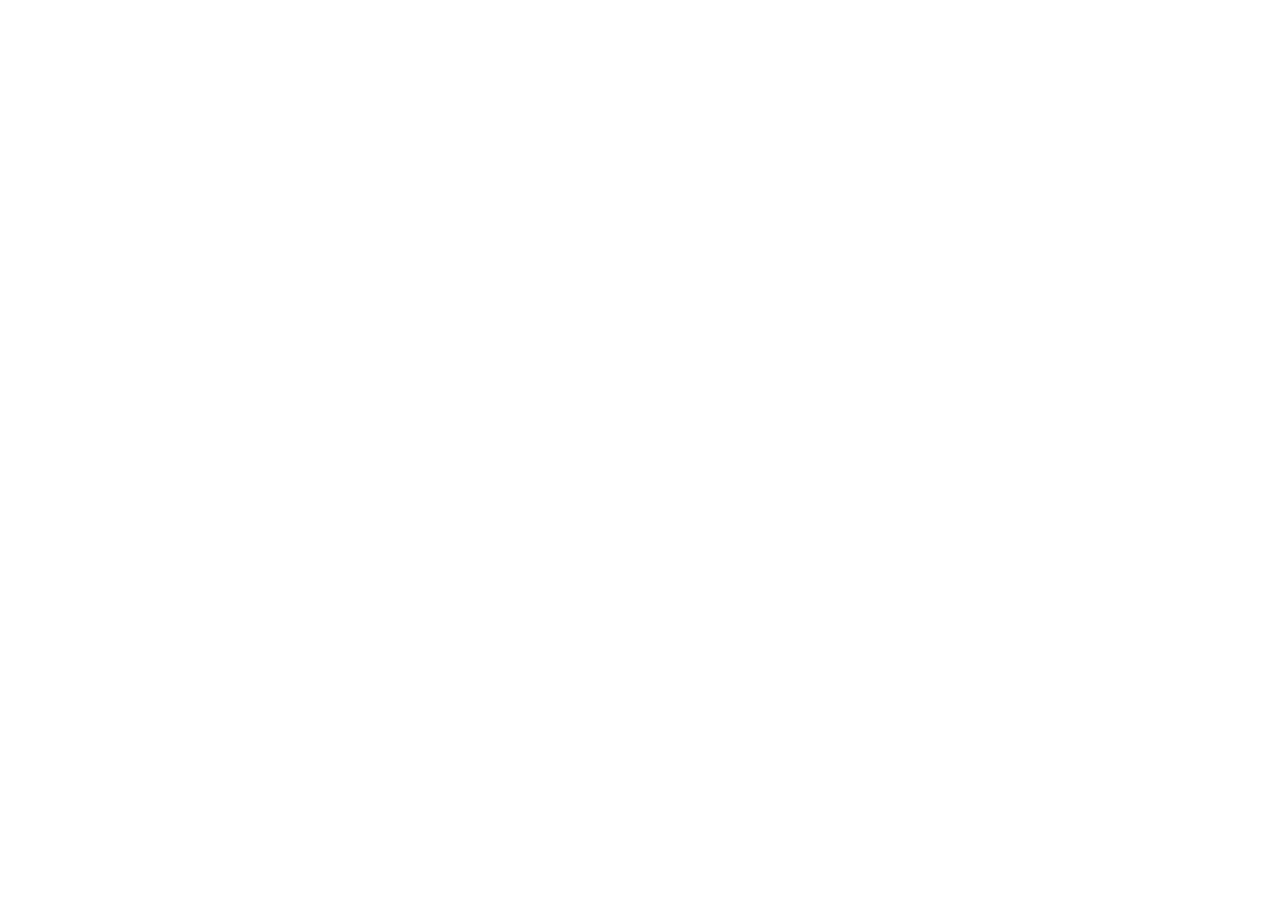
==== pag1/index.html @ 98e787ff "new file:   "Trabalho 1\302\260 BIM .pdf" 	new file:   pag1/index.html 	new file:   pag1/style.css 	" ====
<!DOCTYPE html>
<html lang="pt-br">
<head>
    <meta charset="UTF-8">
    <meta name="viewport" content="width=device-width, initial-scale=1.0">
    <link rel="stylesheet" href="../reset.css">
    <link rel="stylesheet" href="style.css">   
    <title>Minha página webos</title>
</head>
<body>
    <header>
    </header>
    <main>
    </main>
    <footer></footer>
</body>
</html>
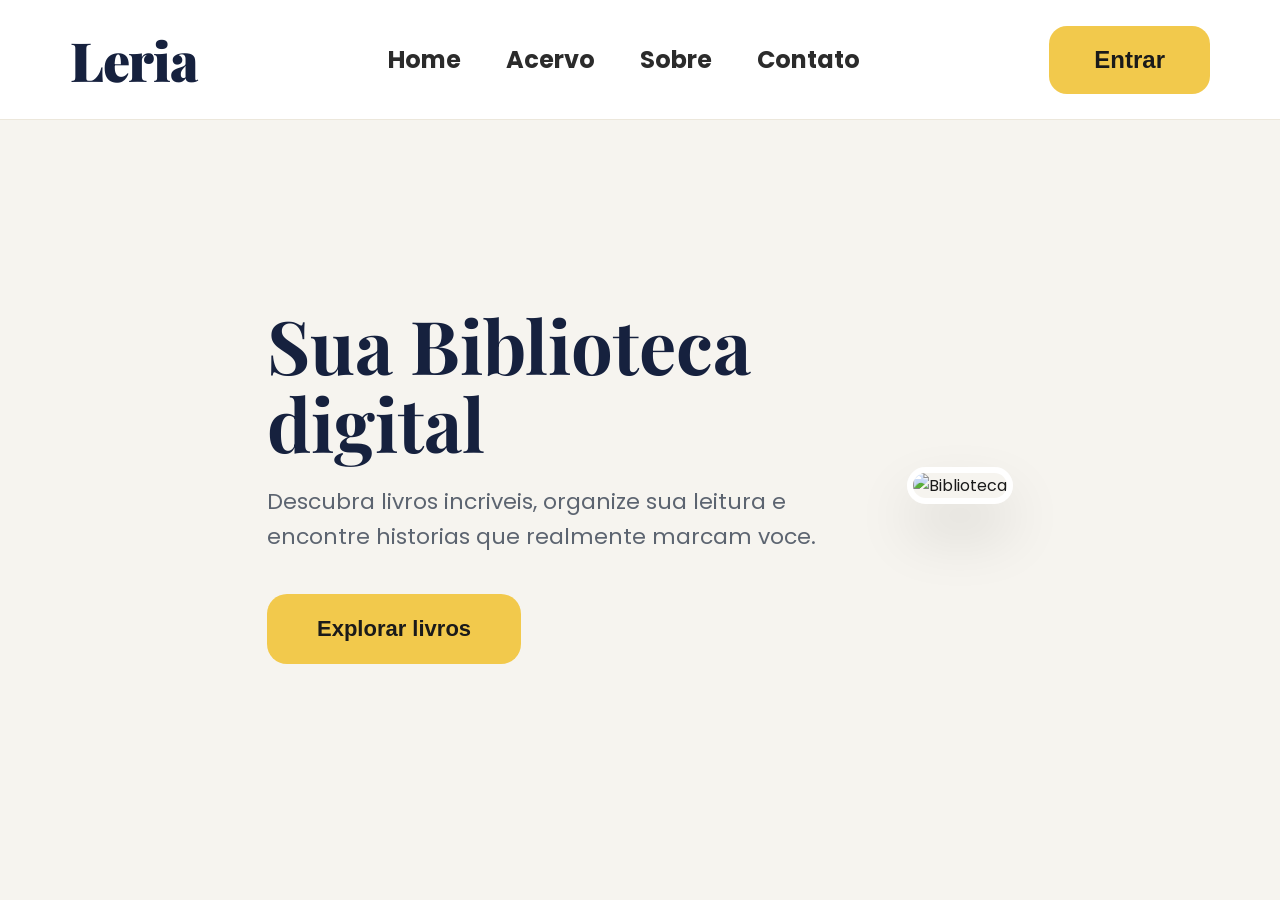
==== commit 319c3e90: "tela 1" ====
--- a/pag1/index.html
+++ b/pag1/index.html
@@ -3,15 +3,46 @@
 <head>
     <meta charset="UTF-8">
     <meta name="viewport" content="width=device-width, initial-scale=1.0">
-    <link rel="stylesheet" href="../reset.css">
-    <link rel="stylesheet" href="style.css">   
-    <title>Minha página webos</title>
+    <title>Leria</title>
+    <link rel="stylesheet" href="style.css">
 </head>
 <body>
-    <header>
-    </header>
-    <main>
-    </main>
-    <footer></footer>
+
+<header class="navbar">
+    <div class="logo-container">
+        <h2 class="logo">Leria</h2>
+    </div>
+
+    <nav>
+        <a href="#">Home</a>
+        <a href="#">Acervo</a>
+        <a href="#">Sobre</a>
+        <a href="#">Contato</a>
+    </nav>
+
+    <div class="actions">
+        <button class="ghost">Entrar</button>
+    </div>
+</header>
+
+    <section class="hero">
+        <div class="text">
+            <h1>Sua Biblioteca digital</h1>
+
+            <p>
+                Descubra livros incriveis, organize sua leitura e encontre historias
+                que realmente marcam voce.
+            </p>
+
+            <div class="buttons">
+                <button class="primary">Explorar livros</button>
+            </div>
+        </div>
+
+        <div class="image">
+            <img src="https://images.unsplash.com/photo-1524995997946-a1c2e315a42f?q=80&w=1200&auto=format&fit=crop" alt="Biblioteca">
+        </div>
+    </section>
+
 </body>
 </html>
--- a/pag1/style.css
+++ b/pag1/style.css
@@ -0,0 +1,201 @@
+@import url('https://fonts.googleapis.com/css2?family=Playfair+Display:wght@700;900&family=Poppins:wght@400;500;600&display=swap');
+
+*{
+    margin:0;
+    padding:0;
+    box-sizing:border-box;
+}
+
+body{
+    font-family:'Poppins', sans-serif;
+    background:#f6f4ef;
+    color:#1a1a1a;
+    overflow-x:hidden;
+}
+
+/* NAVBAR */
+.navbar{
+    height:120px;
+    display:flex;
+    justify-content:space-between;
+    align-items:center;
+    padding:0 70px;
+    background:white;
+    border-bottom:1px solid #ece7db;
+}
+
+.logo-container {
+    display: flex;
+    align-items: center;
+    cursor: pointer;
+}
+
+.logo{
+    font-family:'Playfair Display', serif;
+    font-weight:900;
+    font-size:54px;
+    color:#16213e;
+    line-height:1;
+    letter-spacing:-1px;
+}
+
+/* NAVEGACAO */
+.navbar nav{
+    display:flex;
+    gap:45px;
+}
+
+.navbar nav a{
+    text-decoration:none;
+    color:#2b2b2b;
+    font-size:24px;
+    font-weight:700;
+    transition:0.3s ease;
+}
+
+.navbar nav a:hover{
+    color:#F2C94C;
+}
+
+/* BOTAO ENTRAR */
+.ghost{
+    background:#F2C94C;
+    color:#1a1a1a;
+    border:none;
+    padding:20px 45px;
+    border-radius:18px;
+    cursor:pointer;
+    font-size:24px;
+    font-weight:700;
+    transition:0.3s ease;
+}
+
+.ghost:hover{
+    background:#ddb53e;
+    transform: scale(1.05);
+}
+
+/* HERO */
+.hero{
+    min-height:calc(100vh - 120px);
+    display:flex;
+    align-items:center;
+    justify-content:center;
+    gap:80px;
+    padding:100px 70px 150px;
+}
+
+.text{
+    flex:0 1 560px;
+}
+
+.text h1{
+    font-family:'Playfair Display', serif;
+    font-weight:700;
+    font-size:74px;
+    line-height:1.05;
+    margin-bottom:22px;
+    color:#16213e;
+}
+
+.text p{
+    font-size:22px;
+    line-height:1.6;
+    color:#5c6470;
+    margin-bottom:40px;
+}
+
+.buttons{
+    display:flex;
+    justify-content:flex-start;
+}
+
+.primary{
+    padding:22px 50px;
+    border-radius:20px;
+    border:none;
+    cursor:pointer;
+    font-size:22px;
+    font-weight:700;
+    background:#F2C94C;
+    color:#1a1a1a;
+    transition:0.3s ease;
+}
+
+.primary:hover{
+    background:#ddb53e;
+    box-shadow: 0 10px 20px rgba(242, 201, 76, 0.3);
+}
+
+.image img{
+    width:100%;
+    max-width:620px;
+    height:560px;
+    object-fit:cover;
+    border-radius:40px;
+    box-shadow:0 30px 60px rgba(0,0,0,0.12);
+    border:6px solid white;
+}
+
+/* RESPONSIVIDADE GERAL */
+@media(max-width:1100px){
+    .hero{
+        flex-direction:column;
+        text-align:center;
+        padding:60px 20px 100px;
+    }
+    .buttons{ justify-content:center; }
+    .text h1{ font-size:58px; }
+}
+
+/* AJUSTES CELULAR */
+@media(max-width: 768px){
+    .navbar {
+        height: auto;
+        padding: 20px;
+        flex-direction: column;
+        gap: 20px;
+    }
+
+    .logo-container {
+        justify-content: center;
+    }
+
+    .logo {
+        font-size: 42px;
+    }
+
+    .navbar nav {
+        gap: 15px;
+        flex-wrap: wrap;
+        justify-content: center;
+    }
+
+    .navbar nav a {
+        font-size: 18px;
+    }
+
+    .ghost {
+        width: 100%;
+        padding: 15px;
+        font-size: 20px;
+    }
+
+    .hero {
+        padding: 40px 20px 80px;
+        gap: 40px;
+    }
+
+    .text h1 {
+        font-size: 42px;
+    }
+
+    .primary {
+        width: 100%;
+    }
+
+    .image img {
+        height: auto;
+        border-radius: 20px;
+    }
+}
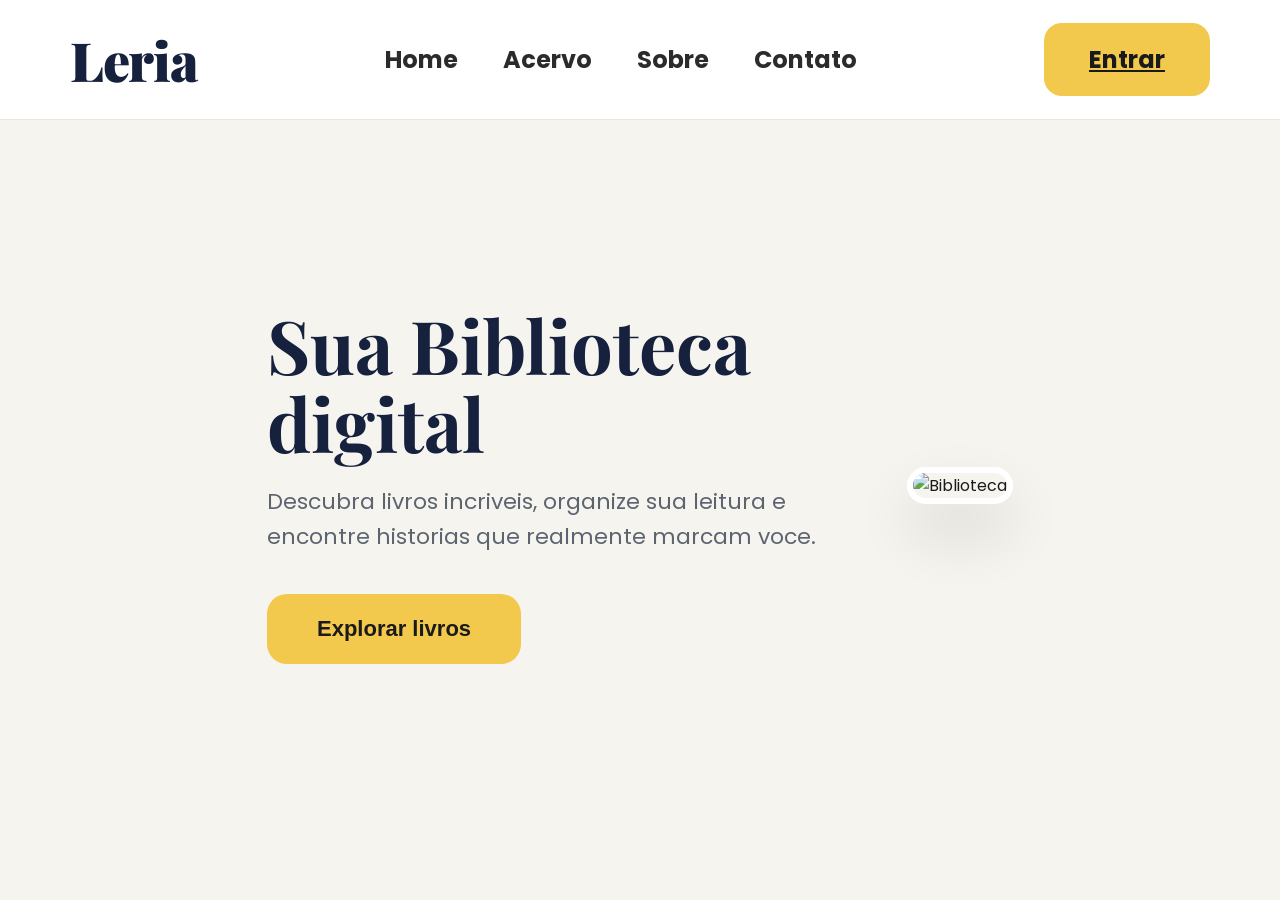
==== commit 0b835428: "." ====
--- a/pag1/index.html
+++ b/pag1/index.html
@@ -15,34 +15,34 @@
 
     <nav>
         <a href="#">Home</a>
-        <a href="#">Acervo</a>
+        <a href="../Trabalho_Programacao_Web/pag7/index.html">Acervo</a>
         <a href="#">Sobre</a>
         <a href="#">Contato</a>
     </nav>
 
     <div class="actions">
-        <button class="ghost">Entrar</button>
+        <a href="../Trabalho_Programacao_Web/pag7/index.html" class="ghost">Entrar</a>
     </div>
 </header>
 
-    <section class="hero">
-        <div class="text">
-            <h1>Sua Biblioteca digital</h1>
+<section class="hero">
+    <div class="text">
+        <h1>Sua Biblioteca digital</h1>
 
-            <p>
-                Descubra livros incriveis, organize sua leitura e encontre historias
-                que realmente marcam voce.
-            </p>
+        <p>
+            Descubra livros incriveis, organize sua leitura e encontre historias
+            que realmente marcam voce.
+        </p>
 
-            <div class="buttons">
-                <button class="primary">Explorar livros</button>
-            </div>
+        <div class="buttons">
+            <button class="primary">Explorar livros</button>
         </div>
+    </div>
 
-        <div class="image">
-            <img src="https://images.unsplash.com/photo-1524995997946-a1c2e315a42f?q=80&w=1200&auto=format&fit=crop" alt="Biblioteca">
-        </div>
-    </section>
+    <div class="image">
+        <img src="https://images.unsplash.com/photo-1524995997946-a1c2e315a42f?q=80&w=1200&auto=format&fit=crop" alt="Biblioteca">
+    </div>
+</section>
 
 </body>
 </html>
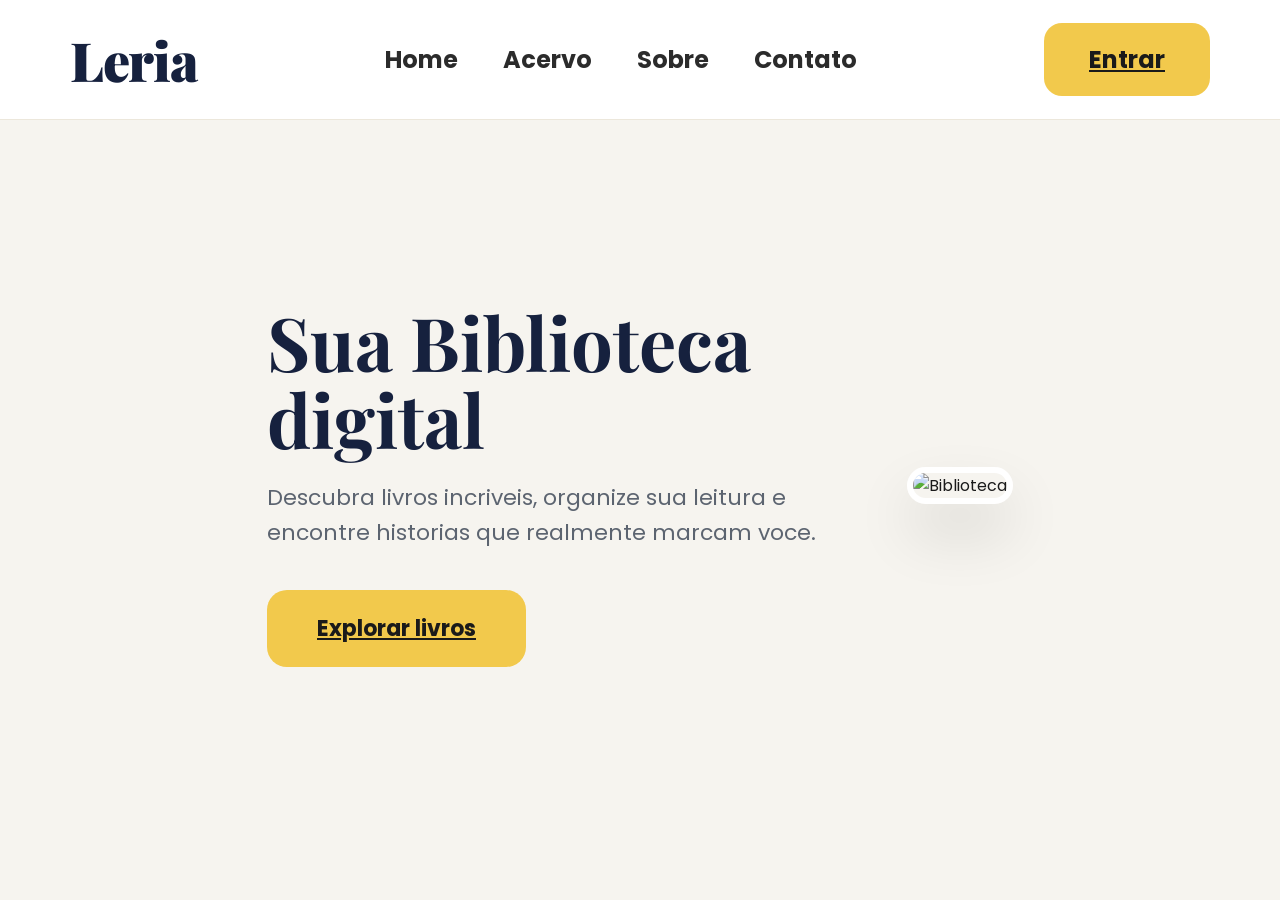
==== commit a20af975: "ajustes antes de puxar atualizações" ====
--- a/pag1/index.html
+++ b/pag1/index.html
@@ -35,7 +35,7 @@
         </p>
 
         <div class="buttons">
-            <button class="primary">Explorar livros</button>
+            <a href="../pag8/index.html" class="primary">Explorar livros</a>
         </div>
     </div>
 
--- a/pag1/style.css
+++ b/pag1/style.css
@@ -198,4 +198,4 @@
         height: auto;
         border-radius: 20px;
     }
-}+}
